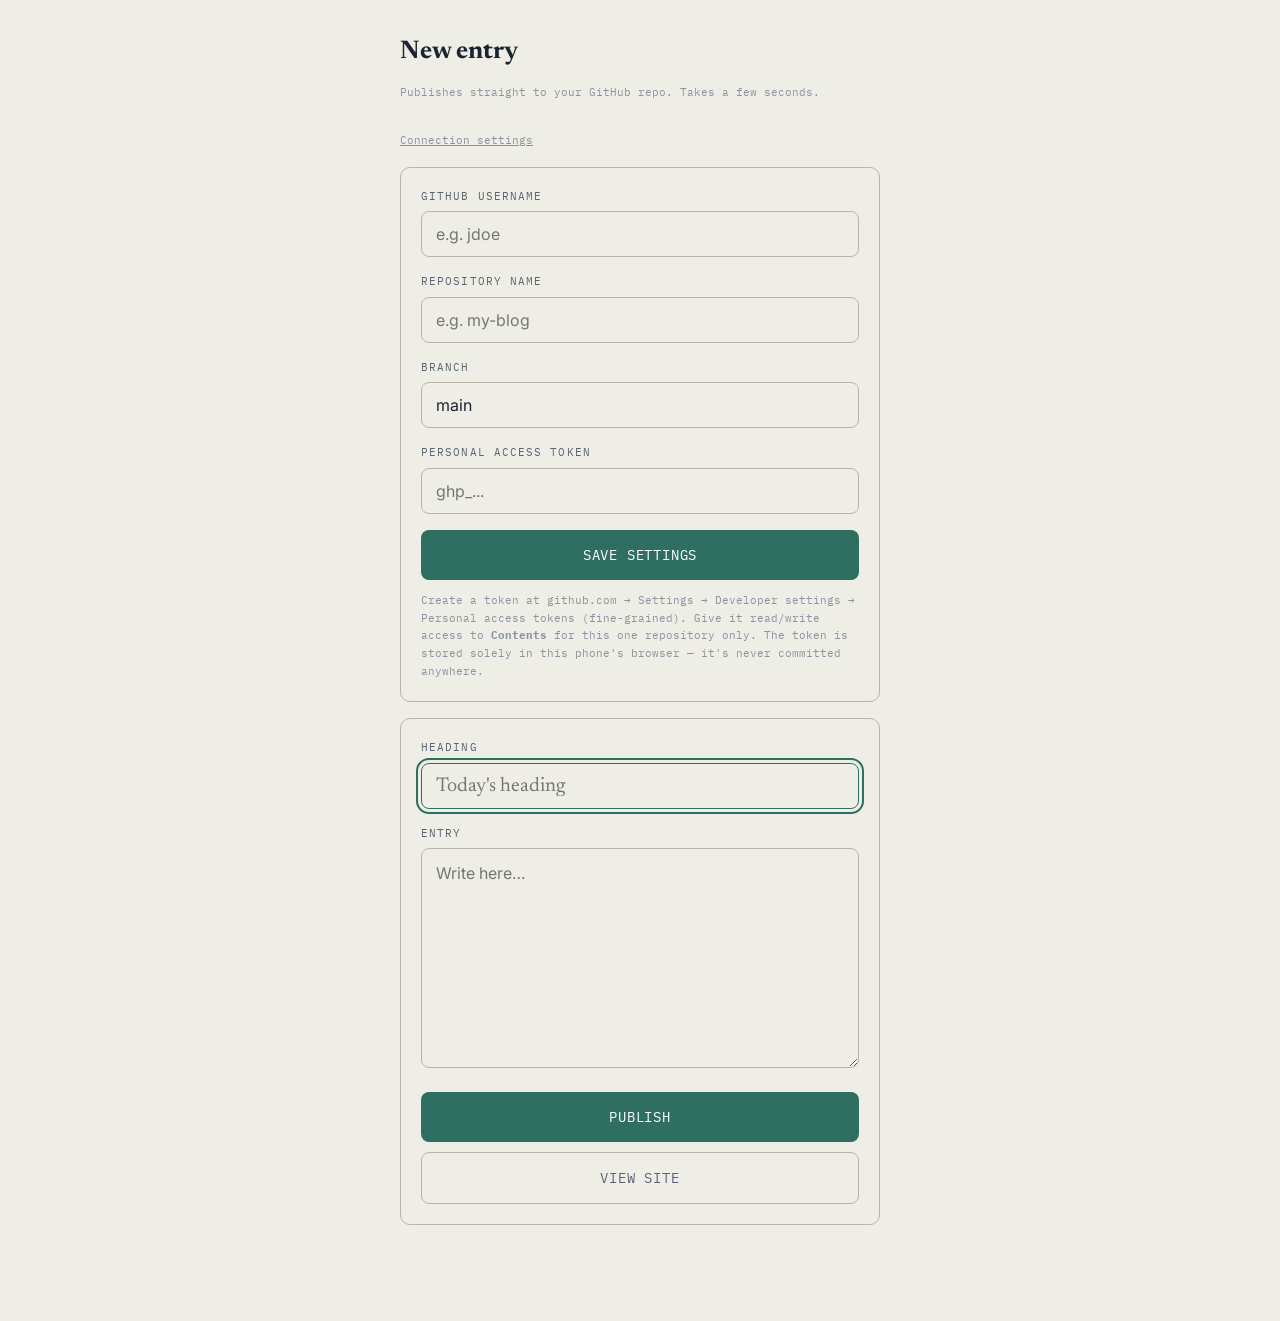
==== admin.html @ 4d1822cc "Create admin.html" ====
<!DOCTYPE html>
<html lang="en">
<head>
<meta charset="UTF-8">
<meta name="viewport" content="width=device-width, initial-scale=1">
<meta name="robots" content="noindex, nofollow">
<title>New Entry</title>
<link rel="preconnect" href="https://fonts.googleapis.com">
<link rel="preconnect" href="https://fonts.gstatic.com" crossorigin>
<link href="https://fonts.googleapis.com/css2?family=Newsreader:wght@500;600&family=Inter:wght@400;500&family=IBM+Plex+Mono:wght@400;500&display=swap" rel="stylesheet">
<link rel="stylesheet" href="style.css">
</head>
<body>
<div class="admin-wrap">
  <h1 class="admin-title">New entry</h1>
  <p class="admin-note">Publishes straight to your GitHub repo. Takes a few seconds.</p>

  <button id="settingsToggle" class="settings-toggle" type="button">Connection settings</button>

  <div id="settingsCard" class="admin-card" style="display:none;">
    <label class="field-label" for="fOwner">GitHub username</label>
    <input class="field-input" id="fOwner" type="text" autocomplete="off" placeholder="e.g. jdoe">

    <label class="field-label" for="fRepo">Repository name</label>
    <input class="field-input" id="fRepo" type="text" autocomplete="off" placeholder="e.g. my-blog">

    <label class="field-label" for="fBranch">Branch</label>
    <input class="field-input" id="fBranch" type="text" autocomplete="off" placeholder="main">

    <label class="field-label" for="fToken">Personal access token</label>
    <input class="field-input" id="fToken" type="password" autocomplete="off" placeholder="ghp_...">

    <button id="saveSettings" class="btn" type="button">Save settings</button>
    <p class="admin-note" style="margin-top:12px;margin-bottom:0;">
      Create a token at github.com → Settings → Developer settings → Personal access tokens
      (fine-grained). Give it read/write access to <strong>Contents</strong> for this one
      repository only. The token is stored solely in this phone's browser — it's never
      committed anywhere.
    </p>
  </div>

  <div class="admin-card">
    <label class="field-label" for="fTitle">Heading</label>
    <input class="field-input field-title" id="fTitle" type="text" placeholder="Today's heading" autofocus>

    <label class="field-label" for="fContent">Entry</label>
    <textarea class="field-textarea" id="fContent" placeholder="Write here…"></textarea>

    <button id="publishBtn" class="btn" type="button">Publish</button>
    <button id="viewSiteBtn" class="btn btn-secondary" type="button">View site</button>
    <div id="statusMsg" class="status-msg"></div>
  </div>
</div>

<script>
(function () {
  "use strict";

  var POSTS_PATH = "posts.json";
  var els = {
    owner: document.getElementById("fOwner"),
    repo: document.getElementById("fRepo"),
    branch: document.getElementById("fBranch"),
    token: document.getElementById("fToken"),
    title: document.getElementById("fTitle"),
    content: document.getElementById("fContent"),
    publishBtn: document.getElementById("publishBtn"),
    viewSiteBtn: document.getElementById("viewSiteBtn"),
    status: document.getElementById("statusMsg"),
    settingsToggle: document.getElementById("settingsToggle"),
    settingsCard: document.getElementById("settingsCard"),
    saveSettings: document.getElementById("saveSettings")
  };

  function getSettings() {
    return {
      owner: localStorage.getItem("blog_owner") || "",
      repo: localStorage.getItem("blog_repo") || "",
      branch: localStorage.getItem("blog_branch") || "main",
      token: localStorage.getItem("blog_token") || ""
    };
  }

  function settingsComplete(s) {
    return !!(s.owner && s.repo && s.token);
  }

  function loadSettingsIntoForm() {
    var s = getSettings();
    els.owner.value = s.owner;
    els.repo.value = s.repo;
    els.branch.value = s.branch;
    els.token.value = s.token;
    if (!settingsComplete(s)) {
      els.settingsCard.style.display = "block";
    }
  }

  els.settingsToggle.addEventListener("click", function () {
    els.settingsCard.style.display = els.settingsCard.style.display === "none" ? "block" : "none";
  });

  els.saveSettings.addEventListener("click", function () {
    localStorage.setItem("blog_owner", els.owner.value.trim());
    localStorage.setItem("blog_repo", els.repo.value.trim());
    localStorage.setItem("blog_branch", els.branch.value.trim() || "main");
    localStorage.setItem("blog_token", els.token.value.trim());
    showStatus("Settings saved.", "ok");
    els.settingsCard.style.display = "none";
  });

  els.viewSiteBtn.addEventListener("click", function () {
    var s = getSettings();
    if (!s.owner || !s.repo) { showStatus("Add your username and repo in settings first.", "err"); return; }
    window.open("https://" + s.owner + ".github.io/" + s.repo + "/", "_blank");
  });

  function showStatus(msg, kind) {
    els.status.textContent = msg;
    els.status.className = "status-msg show " + kind;
  }

  function b64EncodeUtf8(str) {
    return btoa(unescape(encodeURIComponent(str)));
  }

  function b64DecodeUtf8(str) {
    return decodeURIComponent(escape(atob(str)));
  }

  function ghHeaders(token) {
    return {
      "Authorization": "Bearer " + token,
      "Accept": "application/vnd.github+json",
      "Content-Type": "application/json"
    };
  }

  els.publishBtn.addEventListener("click", function () {
    var s = getSettings();
    if (!settingsComplete(s)) {
      showStatus("Fill in connection settings first.", "err");
      els.settingsCard.style.display = "block";
      return;
    }
    var title = els.title.value.trim();
    var content = els.content.value.trim();
    if (!title || !content) {
      showStatus("Add a heading and some text.", "err");
      return;
    }

    els.publishBtn.disabled = true;
    showStatus("Publishing…", "ok");

    var apiUrl = "https://api.github.com/repos/" + s.owner + "/" + s.repo + "/contents/" + POSTS_PATH;

    fetch(apiUrl + "?ref=" + encodeURIComponent(s.branch), { headers: ghHeaders(s.token) })
      .then(function (res) {
        if (res.status === 404) return { notFound: true };
        if (!res.ok) return res.json().then(function (e) { throw new Error(e.message || "GET failed (" + res.status + ")"); });
        return res.json();
      })
      .then(function (fileData) {
        var posts = [];
        var sha = null;
        if (!fileData.notFound) {
          sha = fileData.sha;
          try {
            posts = JSON.parse(b64DecodeUtf8(fileData.content));
          } catch (e) {
            posts = [];
          }
        }

        posts.unshift({
          id: Date.now().toString(36),
          title: title,
          date: new Date().toISOString(),
          content: content
        });

        var body = {
          message: "New entry: " + title,
          content: b64EncodeUtf8(JSON.stringify(posts, null, 2)),
          branch: s.branch
        };
        if (sha) body.sha = sha;

        return fetch(apiUrl, {
          method: "PUT",
          headers: ghHeaders(s.token),
          body: JSON.stringify(body)
        }).then(function (res) {
          if (!res.ok) return res.json().then(function (e) { throw new Error(e.message || "PUT failed (" + res.status + ")"); });
          return res.json();
        });
      })
      .then(function () {
        showStatus("Published. It'll be live in a minute or two.", "ok");
        els.title.value = "";
        els.content.value = "";
        els.title.focus();
      })
      .catch(function (err) {
        showStatus("Couldn't publish: " + err.message, "err");
      })
      .finally(function () {
        els.publishBtn.disabled = false;
      });
  });

  loadSettingsIntoForm();
})();
</script>
</body>
</html>
---- style.css ----
/* ============================================================
   Design tokens — "ledger" concept: a daily diary read like a
   bound logbook. Ink-on-paper in light mode, ink-well in dark.
   ============================================================ */
:root {
  --bg: #efeee6;
  --ink: #1b2430;
  --ink-soft: #5b6472;
  --ink-faint: #8b93a0;
  --accent: #2f6f62;
  --accent-ink: #ffffff;
  --rule: #d6d3c5;
  --rule-strong: #b9b6a6;
  --danger: #a3402f;
  --focus: #2f6f62;

  --font-display: "Newsreader", Georgia, "Times New Roman", serif;
  --font-body: "Inter", -apple-system, BlinkMacSystemFont, "Segoe UI", sans-serif;
  --font-mono: "IBM Plex Mono", ui-monospace, "SFMono-Regular", Menlo, monospace;

  color-scheme: light;
}

html[data-theme="dark"] {
  --bg: #14181d;
  --ink: #e8e6de;
  --ink-soft: #a8afae;
  --ink-faint: #737b7a;
  --accent: #5fc9b4;
  --accent-ink: #0c1210;
  --rule: #2a3038;
  --rule-strong: #3a424c;
  --danger: #e08a76;
  --focus: #5fc9b4;
  color-scheme: dark;
}

* { box-sizing: border-box; }

html {
  -webkit-text-size-adjust: 100%;
}

body {
  margin: 0;
  background: var(--bg);
  color: var(--ink);
  font-family: var(--font-body);
  line-height: 1.6;
  transition: background 0.25s ease, color 0.25s ease;
}

@media (prefers-reduced-motion: reduce) {
  * { transition: none !important; animation: none !important; }
}

a { color: var(--accent); }

:focus-visible {
  outline: 2px solid var(--focus);
  outline-offset: 3px;
}

.wrap {
  max-width: 640px;
  margin: 0 auto;
  padding: 0 20px 96px;
}

/* ---------- Header ---------- */
.site-header {
  display: flex;
  align-items: baseline;
  justify-content: space-between;
  padding: 40px 0 24px;
  border-bottom: 1px solid var(--rule);
  margin-bottom: 8px;
}

.site-title {
  font-family: var(--font-display);
  font-weight: 600;
  font-size: 1.7rem;
  letter-spacing: -0.01em;
  margin: 0;
}

.site-title a { color: var(--ink); text-decoration: none; }

.site-sub {
  display: block;
  font-family: var(--font-mono);
  font-size: 0.7rem;
  letter-spacing: 0.12em;
  text-transform: uppercase;
  color: var(--ink-faint);
  margin-top: 4px;
}

.theme-toggle {
  font-family: var(--font-mono);
  font-size: 0.7rem;
  letter-spacing: 0.08em;
  text-transform: uppercase;
  background: none;
  border: 1px solid var(--rule-strong);
  color: var(--ink-soft);
  border-radius: 999px;
  padding: 7px 14px;
  cursor: pointer;
  white-space: nowrap;
}

.theme-toggle:hover { border-color: var(--accent); color: var(--accent); }

/* ---------- Month groups (the "ledger tabs") ---------- */
.month-group {
  border: none;
  margin: 0;
  padding: 0;
}

.month-group + .month-group {
  margin-top: 4px;
}

.month-summary {
  list-style: none;
  cursor: pointer;
  display: flex;
  align-items: center;
  gap: 12px;
  padding: 22px 0 14px;
  font-family: var(--font-mono);
  font-size: 0.72rem;
  letter-spacing: 0.14em;
  text-transform: uppercase;
  color: var(--ink-soft);
  user-select: none;
}

.month-summary::-webkit-details-marker { display: none; }

.month-summary::before {
  content: "▸";
  display: inline-block;
  transition: transform 0.15s ease;
  color: var(--accent);
  font-size: 0.65rem;
}

details[open] > .month-summary::before {
  transform: rotate(90deg);
}

.month-summary .rule {
  flex: 1;
  height: 1px;
  background: var(--rule);
}

.month-summary .count {
  color: var(--ink-faint);
  font-weight: 400;
}

/* ---------- Entries ---------- */
.entry {
  padding: 22px 0;
  border-bottom: 1px solid var(--rule);
}

.entry:last-child { border-bottom: none; }

.entry-stamp {
  font-family: var(--font-mono);
  font-size: 0.72rem;
  letter-spacing: 0.08em;
  color: var(--accent);
  margin-bottom: 6px;
}

.entry-title {
  font-family: var(--font-display);
  font-weight: 600;
  font-size: 1.4rem;
  line-height: 1.3;
  margin: 0 0 10px;
  letter-spacing: -0.01em;
}

.entry-body { color: var(--ink); }
.entry-body p { margin: 0 0 0.9em; }
.entry-body p:last-child { margin-bottom: 0; }

/* ---------- Empty state ---------- */
.empty-state {
  padding: 64px 0;
  text-align: center;
  color: var(--ink-soft);
  font-family: var(--font-mono);
  font-size: 0.85rem;
}

/* ---------- Footer ---------- */
.site-footer {
  margin-top: 48px;
  padding-top: 20px;
  border-top: 1px solid var(--rule);
  font-family: var(--font-mono);
  font-size: 0.68rem;
  letter-spacing: 0.06em;
  color: var(--ink-faint);
  text-align: center;
}

/* ============================================================
   Admin page
   ============================================================ */
.admin-wrap {
  max-width: 520px;
  margin: 0 auto;
  padding: 32px 20px 80px;
}

.admin-card {
  border: 1px solid var(--rule-strong);
  border-radius: 10px;
  padding: 20px;
  margin-bottom: 16px;
  background: var(--bg);
}

.field-label {
  display: block;
  font-family: var(--font-mono);
  font-size: 0.68rem;
  letter-spacing: 0.1em;
  text-transform: uppercase;
  color: var(--ink-soft);
  margin-bottom: 6px;
}

.field-input,
.field-textarea {
  width: 100%;
  font-family: var(--font-body);
  font-size: 1rem;
  color: var(--ink);
  background: var(--bg);
  border: 1px solid var(--rule-strong);
  border-radius: 8px;
  padding: 12px 14px;
  margin-bottom: 16px;
}

.field-input:focus, .field-textarea:focus {
  border-color: var(--accent);
}

.field-textarea {
  min-height: 220px;
  resize: vertical;
  line-height: 1.55;
}

.field-title {
  font-family: var(--font-display);
  font-size: 1.25rem;
}

.btn {
  display: block;
  width: 100%;
  font-family: var(--font-mono);
  font-size: 0.85rem;
  letter-spacing: 0.06em;
  text-transform: uppercase;
  background: var(--accent);
  color: var(--accent-ink);
  border: none;
  border-radius: 8px;
  padding: 16px;
  cursor: pointer;
}

.btn:disabled { opacity: 0.5; cursor: wait; }

.btn-secondary {
  background: none;
  border: 1px solid var(--rule-strong);
  color: var(--ink-soft);
  margin-top: 10px;
}

.status-msg {
  font-family: var(--font-mono);
  font-size: 0.8rem;
  margin-top: 14px;
  padding: 10px 12px;
  border-radius: 6px;
  display: none;
}

.status-msg.show { display: block; }
.status-msg.ok { background: rgba(47,111,98,0.12); color: var(--accent); }
.status-msg.err { background: rgba(163,64,47,0.12); color: var(--danger); }

.admin-title {
  font-family: var(--font-display);
  font-size: 1.6rem;
  margin: 0 0 4px;
}

.admin-note {
  font-family: var(--font-mono);
  font-size: 0.7rem;
  color: var(--ink-faint);
  line-height: 1.6;
  margin-bottom: 24px;
}

.settings-toggle {
  background: none;
  border: none;
  color: var(--ink-faint);
  font-family: var(--font-mono);
  font-size: 0.7rem;
  text-decoration: underline;
  cursor: pointer;
  padding: 0;
  margin-bottom: 20px;
}
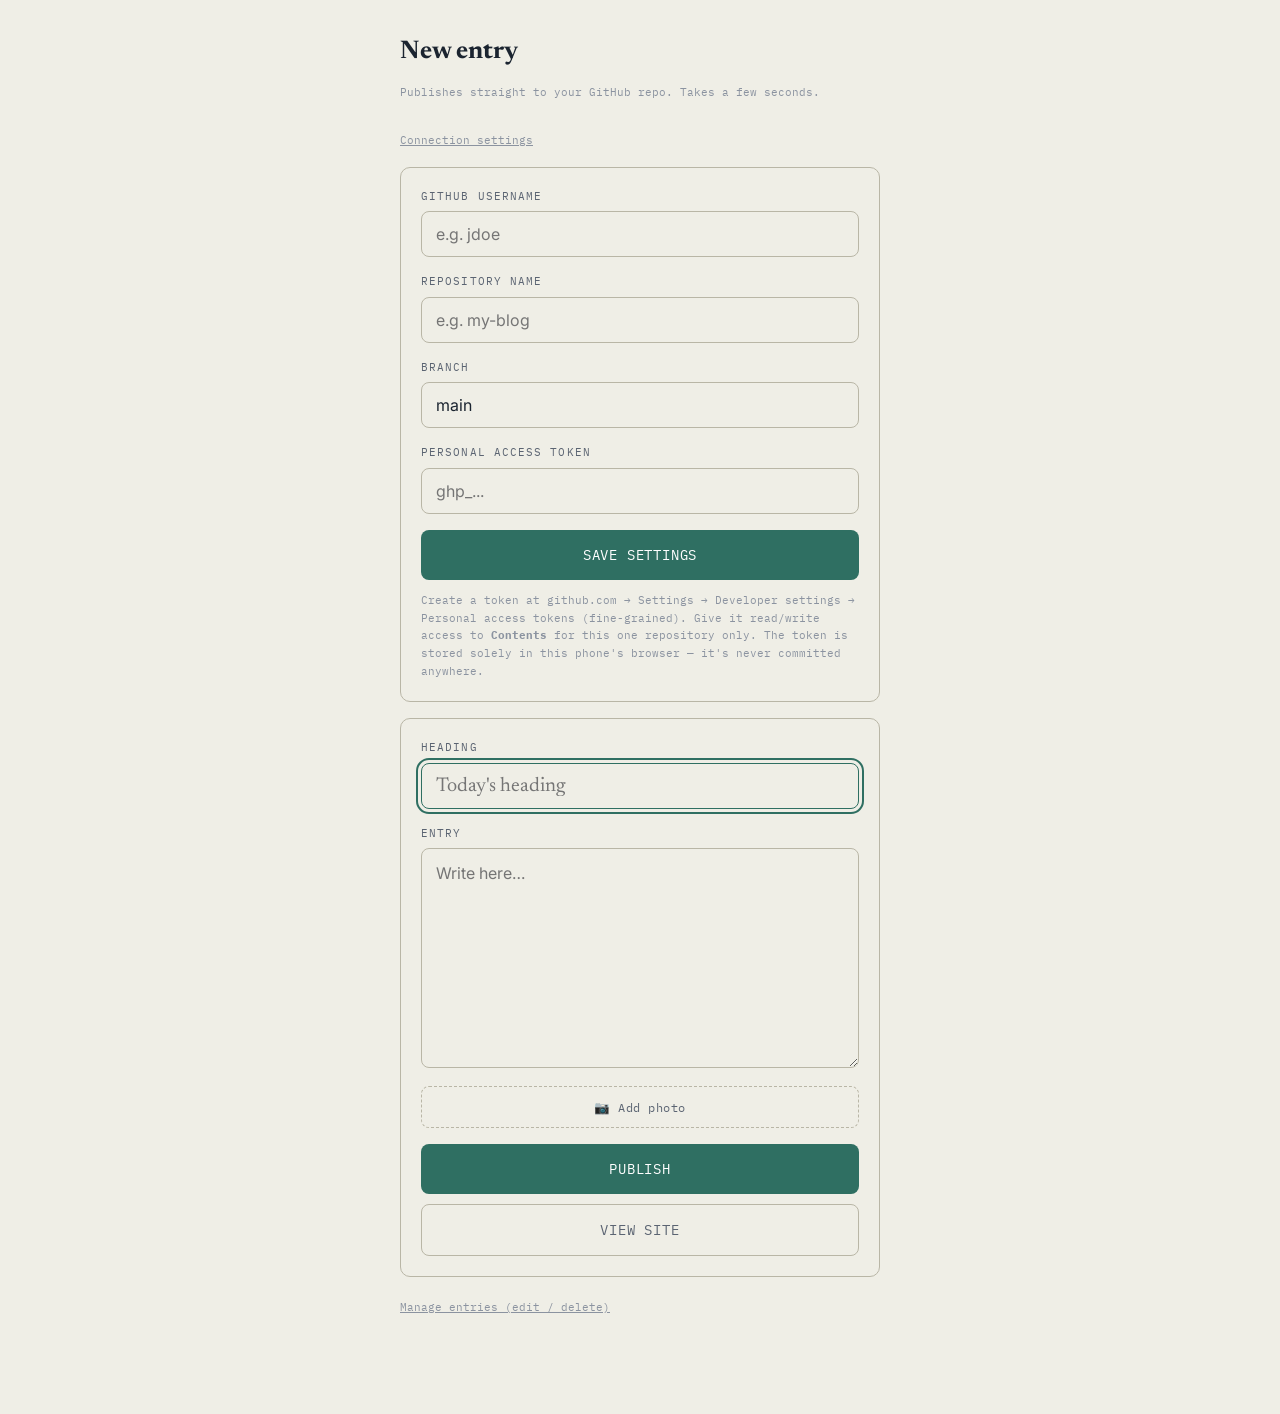
==== commit ea10713a: "Update admin.html" ====
--- a/admin.html
+++ b/admin.html
@@ -46,9 +46,22 @@
     <label class="field-label" for="fContent">Entry</label>
     <textarea class="field-textarea" id="fContent" placeholder="Write here…"></textarea>
 
+    <div class="photo-row">
+      <input type="file" id="fPhoto" accept="image/*" style="display:none;">
+      <button id="photoBtn" class="btn-photo" type="button">📷 Add photo</button>
+    </div>
+
     <button id="publishBtn" class="btn" type="button">Publish</button>
     <button id="viewSiteBtn" class="btn btn-secondary" type="button">View site</button>
     <div id="statusMsg" class="status-msg"></div>
+  </div>
+
+  <button id="manageToggle" class="settings-toggle" type="button">Manage entries (edit / delete)</button>
+
+  <div id="manageCard" class="admin-card" style="display:none;">
+    <button id="loadEntriesBtn" class="btn-load" type="button">Load entries</button>
+    <div id="manageList" class="manage-list"></div>
+    <div id="manageStatus" class="status-msg"></div>
   </div>
 </div>
 
@@ -64,13 +77,23 @@
     token: document.getElementById("fToken"),
     title: document.getElementById("fTitle"),
     content: document.getElementById("fContent"),
+    photoInput: document.getElementById("fPhoto"),
+    photoBtn: document.getElementById("photoBtn"),
     publishBtn: document.getElementById("publishBtn"),
     viewSiteBtn: document.getElementById("viewSiteBtn"),
     status: document.getElementById("statusMsg"),
     settingsToggle: document.getElementById("settingsToggle"),
     settingsCard: document.getElementById("settingsCard"),
-    saveSettings: document.getElementById("saveSettings")
+    saveSettings: document.getElementById("saveSettings"),
+    manageToggle: document.getElementById("manageToggle"),
+    manageCard: document.getElementById("manageCard"),
+    loadEntriesBtn: document.getElementById("loadEntriesBtn"),
+    manageList: document.getElementById("manageList"),
+    manageStatus: document.getElementById("manageStatus")
   };
+
+  var currentPosts = null;
+  var currentSha = null;
 
   function getSettings() {
     return {
@@ -105,19 +128,19 @@
     localStorage.setItem("blog_repo", els.repo.value.trim());
     localStorage.setItem("blog_branch", els.branch.value.trim() || "main");
     localStorage.setItem("blog_token", els.token.value.trim());
-    showStatus("Settings saved.", "ok");
+    showStatus(els.status, "Settings saved.", "ok");
     els.settingsCard.style.display = "none";
   });
 
   els.viewSiteBtn.addEventListener("click", function () {
     var s = getSettings();
-    if (!s.owner || !s.repo) { showStatus("Add your username and repo in settings first.", "err"); return; }
+    if (!s.owner || !s.repo) { showStatus(els.status, "Add your username and repo in settings first.", "err"); return; }
     window.open("https://" + s.owner + ".github.io/" + s.repo + "/", "_blank");
   });
 
-  function showStatus(msg, kind) {
-    els.status.textContent = msg;
-    els.status.className = "status-msg show " + kind;
+  function showStatus(el, msg, kind) {
+    el.textContent = msg;
+    el.className = "status-msg show " + kind;
   }
 
   function b64EncodeUtf8(str) {
@@ -136,24 +159,29 @@
     };
   }
 
+  function contentsUrl(s, path) {
+    return "https://api.github.com/repos/" + s.owner + "/" + s.repo + "/contents/" + path;
+  }
+
+  /* ---------- Publish a new entry ---------- */
   els.publishBtn.addEventListener("click", function () {
     var s = getSettings();
     if (!settingsComplete(s)) {
-      showStatus("Fill in connection settings first.", "err");
+      showStatus(els.status, "Fill in connection settings first.", "err");
       els.settingsCard.style.display = "block";
       return;
     }
     var title = els.title.value.trim();
     var content = els.content.value.trim();
     if (!title || !content) {
-      showStatus("Add a heading and some text.", "err");
+      showStatus(els.status, "Add a heading and some text.", "err");
       return;
     }
 
     els.publishBtn.disabled = true;
-    showStatus("Publishing…", "ok");
-
-    var apiUrl = "https://api.github.com/repos/" + s.owner + "/" + s.repo + "/contents/" + POSTS_PATH;
+    showStatus(els.status, "Publishing…", "ok");
+
+    var apiUrl = contentsUrl(s, POSTS_PATH);
 
     fetch(apiUrl + "?ref=" + encodeURIComponent(s.branch), { headers: ghHeaders(s.token) })
       .then(function (res) {
@@ -197,18 +225,198 @@
         });
       })
       .then(function () {
-        showStatus("Published. It'll be live in a minute or two.", "ok");
+        showStatus(els.status, "Published. It'll be live in a minute or two.", "ok");
         els.title.value = "";
         els.content.value = "";
         els.title.focus();
       })
       .catch(function (err) {
-        showStatus("Couldn't publish: " + err.message, "err");
+        showStatus(els.status, "Couldn't publish: " + err.message, "err");
       })
       .finally(function () {
         els.publishBtn.disabled = false;
       });
   });
+
+  /* ---------- Add a photo ---------- */
+  els.photoBtn.addEventListener("click", function () {
+    var s = getSettings();
+    if (!settingsComplete(s)) {
+      showStatus(els.status, "Fill in connection settings first.", "err");
+      els.settingsCard.style.display = "block";
+      return;
+    }
+    els.photoInput.click();
+  });
+
+  els.photoInput.addEventListener("change", function () {
+    var file = els.photoInput.files[0];
+    if (!file) return;
+    var s = getSettings();
+
+    var reader = new FileReader();
+    reader.onload = function () {
+      var dataUrl = reader.result; // "[data-uri]..."
+      var base64 = dataUrl.split(",")[1];
+      var ext = (file.name.split(".").pop() || "jpg").toLowerCase().replace(/[^a-z0-9]/g, "") || "jpg";
+      var filename = "images/" + Date.now().toString(36) + "." + ext;
+
+      els.photoBtn.disabled = true;
+      els.photoBtn.textContent = "Uploading photo…";
+
+      fetch(contentsUrl(s, filename), {
+        method: "PUT",
+        headers: ghHeaders(s.token),
+        body: JSON.stringify({
+          message: "Add photo",
+          content: base64,
+          branch: s.branch
+        })
+      })
+        .then(function (res) {
+          if (!res.ok) return res.json().then(function (e) { throw new Error(e.message || "Upload failed (" + res.status + ")"); });
+          return res.json();
+        })
+        .then(function () {
+          var tag = "![](" + filename + ")";
+          var ta = els.content;
+          var start = ta.selectionStart != null ? ta.selectionStart : ta.value.length;
+          var end = ta.selectionEnd != null ? ta.selectionEnd : ta.value.length;
+          var before = ta.value.slice(0, start);
+          var after = ta.value.slice(end);
+          var sep = before && !before.endsWith("\n") ? "\n" : "";
+          ta.value = before + sep + tag + "\n" + after;
+          showStatus(els.status, "Photo added to your entry.", "ok");
+        })
+        .catch(function (err) {
+          showStatus(els.status, "Couldn't upload photo: " + err.message, "err");
+        })
+        .finally(function () {
+          els.photoBtn.disabled = false;
+          els.photoBtn.textContent = "📷 Add photo";
+          els.photoInput.value = "";
+        });
+    };
+    reader.onerror = function () {
+      showStatus(els.status, "Couldn't read that photo. Try another.", "err");
+    };
+    reader.readAsDataURL(file);
+  });
+
+  /* ---------- Manage / delete entries ---------- */
+  els.manageToggle.addEventListener("click", function () {
+    els.manageCard.style.display = els.manageCard.style.display === "none" ? "block" : "none";
+  });
+
+  var MONTHS_SHORT = ["Jan","Feb","Mar","Apr","May","Jun","Jul","Aug","Sep","Oct","Nov","Dec"];
+
+  function renderManageList() {
+    if (!currentPosts || currentPosts.length === 0) {
+      els.manageList.innerHTML = '<p class="admin-note" style="margin:12px 0 0;">No entries yet.</p>';
+      return;
+    }
+    els.manageList.innerHTML = "";
+    currentPosts.forEach(function (post) {
+      var d = new Date(post.date);
+      var dateStr = String(d.getDate()).padStart(2, "0") + " " + MONTHS_SHORT[d.getMonth()] + " " + d.getFullYear();
+
+      var row = document.createElement("div");
+      row.className = "manage-item";
+
+      var info = document.createElement("div");
+      info.className = "manage-item-info";
+      var t = document.createElement("div");
+      t.className = "manage-item-title";
+      t.textContent = post.title || "Untitled";
+      var dt = document.createElement("div");
+      dt.className = "manage-item-date";
+      dt.textContent = dateStr;
+      info.appendChild(t);
+      info.appendChild(dt);
+
+      var delBtn = document.createElement("button");
+      delBtn.className = "btn-delete";
+      delBtn.type = "button";
+      delBtn.textContent = "Delete";
+      delBtn.addEventListener("click", function () { deleteEntry(post.id, post.title); });
+
+      row.appendChild(info);
+      row.appendChild(delBtn);
+      els.manageList.appendChild(row);
+    });
+  }
+
+  els.loadEntriesBtn.addEventListener("click", function () {
+    var s = getSettings();
+    if (!settingsComplete(s)) {
+      showStatus(els.status, "Fill in connection settings first.", "err");
+      els.settingsCard.style.display = "block";
+      return;
+    }
+    els.loadEntriesBtn.disabled = true;
+    els.loadEntriesBtn.textContent = "Loading…";
+    showStatus(els.manageStatus, "", "ok");
+    els.manageStatus.className = "status-msg";
+
+    fetch(contentsUrl(s, POSTS_PATH) + "?ref=" + encodeURIComponent(s.branch), { headers: ghHeaders(s.token) })
+      .then(function (res) {
+        if (!res.ok) return res.json().then(function (e) { throw new Error(e.message || "Load failed (" + res.status + ")"); });
+        return res.json();
+      })
+      .then(function (fileData) {
+        currentSha = fileData.sha;
+        try {
+          currentPosts = JSON.parse(b64DecodeUtf8(fileData.content));
+        } catch (e) {
+          currentPosts = [];
+        }
+        renderManageList();
+      })
+      .catch(function (err) {
+        showStatus(els.manageStatus, "Couldn't load entries: " + err.message, "err");
+      })
+      .finally(function () {
+        els.loadEntriesBtn.disabled = false;
+        els.loadEntriesBtn.textContent = "Load entries";
+      });
+  });
+
+  function deleteEntry(id, title) {
+    var s = getSettings();
+    if (!window.confirm('Delete "' + title + '"? This cannot be undone.')) return;
+    if (currentSha == null) {
+      showStatus(els.manageStatus, "Tap \"Load entries\" again first.", "err");
+      return;
+    }
+
+    var updated = currentPosts.filter(function (p) { return p.id !== id; });
+
+    showStatus(els.manageStatus, "Deleting…", "ok");
+
+    fetch(contentsUrl(s, POSTS_PATH), {
+      method: "PUT",
+      headers: ghHeaders(s.token),
+      body: JSON.stringify({
+        message: "Delete entry: " + title,
+        content: b64EncodeUtf8(JSON.stringify(updated, null, 2)),
+        branch: s.branch,
+        sha: currentSha
+      })
+    })
+      .then(function (res) {
+        if (!res.ok) return res.json().then(function (e) { throw new Error(e.message || "Delete failed (" + res.status + ")"); });
+        return res.json();
+      })
+      .then(function (result) {
+        if (result && result.content && result.content.sha) currentSha = result.content.sha;
+        currentPosts = updated;
+        renderManageList();
+        showStatus(els.manageStatus, "Deleted.", "ok");
+      })
+      .catch(function (err) {
+        showStatus(els.manageStatus, "Couldn't delete: " + err.message, "err");
+      });
+  }
 
   loadSettingsIntoForm();
 })();
--- a/style.css
+++ b/style.css
@@ -331,3 +331,89 @@
   padding: 0;
   margin-bottom: 20px;
 }
+
+.photo-row {
+  display: flex;
+  gap: 10px;
+  margin: -6px 0 16px;
+}
+
+.btn-photo {
+  flex: 1;
+  font-family: var(--font-mono);
+  font-size: 0.78rem;
+  letter-spacing: 0.04em;
+  background: none;
+  border: 1px dashed var(--rule-strong);
+  color: var(--ink-soft);
+  border-radius: 8px;
+  padding: 12px;
+  cursor: pointer;
+}
+
+.btn-photo:disabled { opacity: 0.5; cursor: wait; }
+
+.manage-list {
+  margin-top: 14px;
+  border-top: 1px solid var(--rule);
+}
+
+.manage-item {
+  display: flex;
+  align-items: center;
+  gap: 10px;
+  padding: 12px 0;
+  border-bottom: 1px solid var(--rule);
+}
+
+.manage-item-info { flex: 1; min-width: 0; }
+
+.manage-item-title {
+  font-family: var(--font-body);
+  font-weight: 500;
+  font-size: 0.92rem;
+  overflow: hidden;
+  text-overflow: ellipsis;
+  white-space: nowrap;
+}
+
+.manage-item-date {
+  font-family: var(--font-mono);
+  font-size: 0.68rem;
+  color: var(--ink-faint);
+  margin-top: 2px;
+}
+
+.btn-delete {
+  font-family: var(--font-mono);
+  font-size: 0.68rem;
+  letter-spacing: 0.05em;
+  text-transform: uppercase;
+  background: none;
+  border: 1px solid var(--danger);
+  color: var(--danger);
+  border-radius: 6px;
+  padding: 8px 12px;
+  cursor: pointer;
+  white-space: nowrap;
+}
+
+.btn-load {
+  font-family: var(--font-mono);
+  font-size: 0.8rem;
+  background: none;
+  border: 1px solid var(--rule-strong);
+  color: var(--ink-soft);
+  border-radius: 8px;
+  padding: 12px;
+  width: 100%;
+  cursor: pointer;
+}
+
+.entry-body img {
+  max-width: 100%;
+  height: auto;
+  border-radius: 6px;
+  margin: 10px 0;
+  display: block;
+}
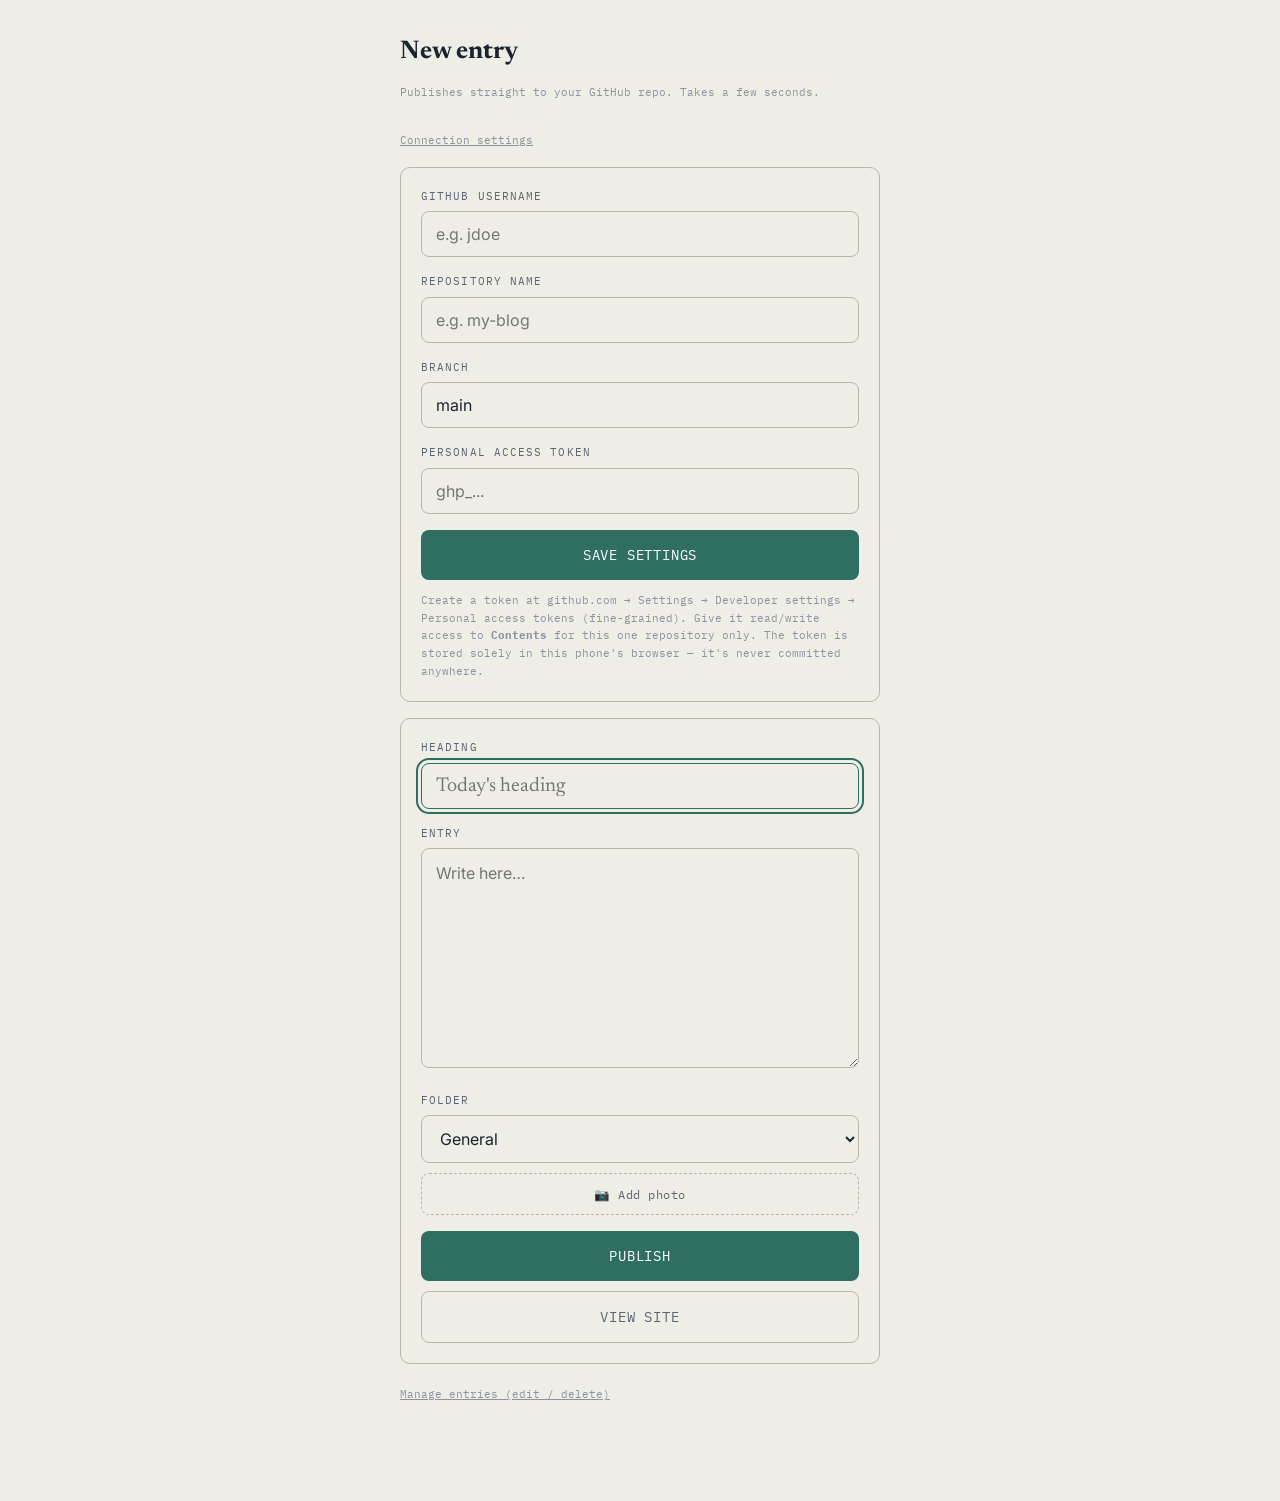
==== commit f8a39986: "Update admin.html" ====
--- a/admin.html
+++ b/admin.html
@@ -46,6 +46,14 @@
     <label class="field-label" for="fContent">Entry</label>
     <textarea class="field-textarea" id="fContent" placeholder="Write here…"></textarea>
 
+    <label class="field-label" for="fCategory">Folder</label>
+    <select class="field-input" id="fCategory">
+      <option value="general">General</option>
+      <option value="anime">Anime</option>
+      <option value="movies">Movies</option>
+      <option value="webseries">Web series</option>
+    </select>
+
     <div class="photo-row">
       <input type="file" id="fPhoto" accept="image/*" style="display:none;">
       <button id="photoBtn" class="btn-photo" type="button">📷 Add photo</button>
@@ -77,6 +85,7 @@
     token: document.getElementById("fToken"),
     title: document.getElementById("fTitle"),
     content: document.getElementById("fContent"),
+    category: document.getElementById("fCategory"),
     photoInput: document.getElementById("fPhoto"),
     photoBtn: document.getElementById("photoBtn"),
     publishBtn: document.getElementById("publishBtn"),
@@ -205,7 +214,8 @@
           id: Date.now().toString(36),
           title: title,
           date: new Date().toISOString(),
-          content: content
+          content: content,
+          category: els.category ? els.category.value : "general"
         });
 
         var body = {
@@ -228,6 +238,7 @@
         showStatus(els.status, "Published. It'll be live in a minute or two.", "ok");
         els.title.value = "";
         els.content.value = "";
+        if (els.category) els.category.value = "general";
         els.title.focus();
       })
       .catch(function (err) {
@@ -309,6 +320,11 @@
   });
 
   var MONTHS_SHORT = ["Jan","Feb","Mar","Apr","May","Jun","Jul","Aug","Sep","Oct","Nov","Dec"];
+  var CATEGORY_LABELS = { general: "General", anime: "Anime", movies: "Movies", webseries: "Web series" };
+
+  function categoryOf(post) {
+    return post.category && CATEGORY_LABELS[post.category] ? post.category : "general";
+  }
 
   function renderManageList() {
     if (!currentPosts || currentPosts.length === 0) {
@@ -334,6 +350,19 @@
       info.appendChild(t);
       info.appendChild(dt);
 
+      var catSelect = document.createElement("select");
+      catSelect.className = "manage-item-cat";
+      Object.keys(CATEGORY_LABELS).forEach(function (key) {
+        var opt = document.createElement("option");
+        opt.value = key;
+        opt.textContent = CATEGORY_LABELS[key];
+        if (key === categoryOf(post)) opt.selected = true;
+        catSelect.appendChild(opt);
+      });
+      catSelect.addEventListener("change", function () {
+        updateCategory(post.id, catSelect.value);
+      });
+
       var delBtn = document.createElement("button");
       delBtn.className = "btn-delete";
       delBtn.type = "button";
@@ -341,6 +370,7 @@
       delBtn.addEventListener("click", function () { deleteEntry(post.id, post.title); });
 
       row.appendChild(info);
+      row.appendChild(catSelect);
       row.appendChild(delBtn);
       els.manageList.appendChild(row);
     });
@@ -381,6 +411,44 @@
       });
   });
 
+  function updateCategory(id, newCategory) {
+    var s = getSettings();
+    if (currentSha == null) {
+      showStatus(els.manageStatus, "Tap \"Load entries\" again first.", "err");
+      return;
+    }
+
+    var updated = currentPosts.map(function (p) {
+      return p.id === id ? Object.assign({}, p, { category: newCategory }) : p;
+    });
+
+    showStatus(els.manageStatus, "Moving…", "ok");
+
+    fetch(contentsUrl(s, POSTS_PATH), {
+      method: "PUT",
+      headers: ghHeaders(s.token),
+      body: JSON.stringify({
+        message: "Move entry to " + newCategory,
+        content: b64EncodeUtf8(JSON.stringify(updated, null, 2)),
+        branch: s.branch,
+        sha: currentSha
+      })
+    })
+      .then(function (res) {
+        if (!res.ok) return res.json().then(function (e) { throw new Error(e.message || "Move failed (" + res.status + ")"); });
+        return res.json();
+      })
+      .then(function (result) {
+        if (result && result.content && result.content.sha) currentSha = result.content.sha;
+        currentPosts = updated;
+        showStatus(els.manageStatus, "Moved to " + CATEGORY_LABELS[newCategory] + ".", "ok");
+      })
+      .catch(function (err) {
+        showStatus(els.manageStatus, "Couldn't move: " + err.message, "err");
+        renderManageList();
+      });
+  }
+
   function deleteEntry(id, title) {
     var s = getSettings();
     if (!window.confirm('Delete "' + title + '"? This cannot be undone.')) return;
--- a/style.css
+++ b/style.css
@@ -70,11 +70,49 @@
 /* ---------- Header ---------- */
 .site-header {
   display: flex;
-  align-items: baseline;
+  align-items: center;
   justify-content: space-between;
   padding: 40px 0 24px;
   border-bottom: 1px solid var(--rule);
   margin-bottom: 8px;
+}
+
+.site-header-left {
+  display: flex;
+  align-items: center;
+  gap: 14px;
+  min-width: 0;
+}
+
+.avatar-wrap {
+  position: relative;
+  width: 44px;
+  height: 44px;
+  flex-shrink: 0;
+  border-radius: 50%;
+  overflow: hidden;
+  background: var(--accent);
+}
+
+.avatar-fallback {
+  position: absolute;
+  inset: 0;
+  display: flex;
+  align-items: center;
+  justify-content: center;
+  font-family: var(--font-display);
+  font-size: 1.1rem;
+  font-weight: 600;
+  color: var(--accent-ink);
+}
+
+.avatar {
+  position: relative;
+  width: 44px;
+  height: 44px;
+  border-radius: 50%;
+  object-fit: cover;
+  display: block;
 }
 
 .site-title {
@@ -113,6 +151,163 @@
 
 .theme-toggle:hover { border-color: var(--accent); color: var(--accent); }
 
+/* ---------- Toolbar / search ---------- */
+.toolbar {
+  display: flex;
+  gap: 8px;
+  padding: 18px 0 4px;
+}
+
+.folder-btn {
+  flex-shrink: 0;
+  font-family: var(--font-mono);
+  font-size: 0.78rem;
+  letter-spacing: 0.04em;
+  background: none;
+  border: 1px solid var(--rule-strong);
+  color: var(--ink-soft);
+  border-radius: 999px;
+  padding: 11px 14px;
+  cursor: pointer;
+  white-space: nowrap;
+}
+
+.folder-btn:hover { border-color: var(--accent); color: var(--accent); }
+
+.search-input {
+  flex: 1;
+  min-width: 0;
+  font-family: var(--font-body);
+  font-size: 0.95rem;
+  color: var(--ink);
+  background: var(--bg);
+  border: 1px solid var(--rule-strong);
+  border-radius: 999px;
+  padding: 11px 16px;
+}
+
+.search-input::placeholder { color: var(--ink-faint); }
+.search-input:focus { border-color: var(--accent); }
+.search-input::-webkit-search-cancel-button { cursor: pointer; }
+
+.active-folder {
+  display: flex;
+  align-items: center;
+  gap: 8px;
+  margin-top: 12px;
+  font-family: var(--font-mono);
+  font-size: 0.72rem;
+  letter-spacing: 0.06em;
+  text-transform: uppercase;
+  color: var(--accent);
+}
+
+.active-folder button {
+  background: none;
+  border: none;
+  color: var(--ink-faint);
+  font-family: var(--font-mono);
+  font-size: 0.7rem;
+  cursor: pointer;
+  padding: 0;
+}
+
+.search-results-heading {
+  font-family: var(--font-mono);
+  font-size: 0.7rem;
+  letter-spacing: 0.1em;
+  text-transform: uppercase;
+  color: var(--ink-soft);
+  padding: 22px 0 4px;
+}
+
+mark {
+  background: var(--accent);
+  color: var(--accent-ink);
+  border-radius: 3px;
+  padding: 0 2px;
+}
+
+/* ---------- Folders drawer ---------- */
+.drawer-backdrop {
+  position: fixed;
+  inset: 0;
+  background: rgba(0,0,0,0.4);
+  opacity: 0;
+  pointer-events: none;
+  transition: opacity 0.2s ease;
+  z-index: 40;
+}
+
+.drawer-backdrop.open {
+  opacity: 1;
+  pointer-events: auto;
+}
+
+.drawer {
+  position: fixed;
+  top: 0;
+  left: 0;
+  bottom: 0;
+  width: 78%;
+  max-width: 280px;
+  background: var(--bg);
+  border-right: 1px solid var(--rule);
+  transform: translateX(-105%);
+  transition: transform 0.25s ease;
+  z-index: 41;
+  padding: 24px 18px;
+  overflow-y: auto;
+}
+
+.drawer.open { transform: translateX(0); }
+
+.drawer-head {
+  display: flex;
+  align-items: center;
+  justify-content: space-between;
+  margin-bottom: 16px;
+}
+
+.drawer-title {
+  font-family: var(--font-mono);
+  font-size: 0.72rem;
+  letter-spacing: 0.14em;
+  text-transform: uppercase;
+  color: var(--ink-faint);
+}
+
+.drawer-close {
+  background: none;
+  border: none;
+  color: var(--ink-soft);
+  font-size: 1.1rem;
+  cursor: pointer;
+  padding: 4px;
+}
+
+.drawer-item {
+  display: block;
+  width: 100%;
+  text-align: left;
+  background: none;
+  border: none;
+  font-family: var(--font-body);
+  font-size: 0.98rem;
+  color: var(--ink);
+  padding: 12px 8px;
+  border-radius: 8px;
+  cursor: pointer;
+}
+
+.drawer-item:hover { background: var(--rule); }
+
+.drawer-item.active {
+  background: var(--accent);
+  color: var(--accent-ink);
+  font-weight: 500;
+}
+
 /* ---------- Month groups (the "ledger tabs") ---------- */
 .month-group {
   border: none;
@@ -178,6 +373,21 @@
   letter-spacing: 0.08em;
   color: var(--accent);
   margin-bottom: 6px;
+  display: flex;
+  align-items: center;
+  gap: 8px;
+  flex-wrap: wrap;
+}
+
+.entry-category {
+  font-family: var(--font-mono);
+  font-size: 0.62rem;
+  letter-spacing: 0.08em;
+  text-transform: uppercase;
+  color: var(--ink-soft);
+  border: 1px solid var(--rule-strong);
+  border-radius: 999px;
+  padding: 1px 8px;
 }
 
 .entry-title {
@@ -384,6 +594,17 @@
   margin-top: 2px;
 }
 
+.manage-item-cat {
+  font-family: var(--font-mono);
+  font-size: 0.72rem;
+  color: var(--ink);
+  background: var(--bg);
+  border: 1px solid var(--rule-strong);
+  border-radius: 6px;
+  padding: 6px 8px;
+  flex-shrink: 0;
+}
+
 .btn-delete {
   font-family: var(--font-mono);
   font-size: 0.68rem;
